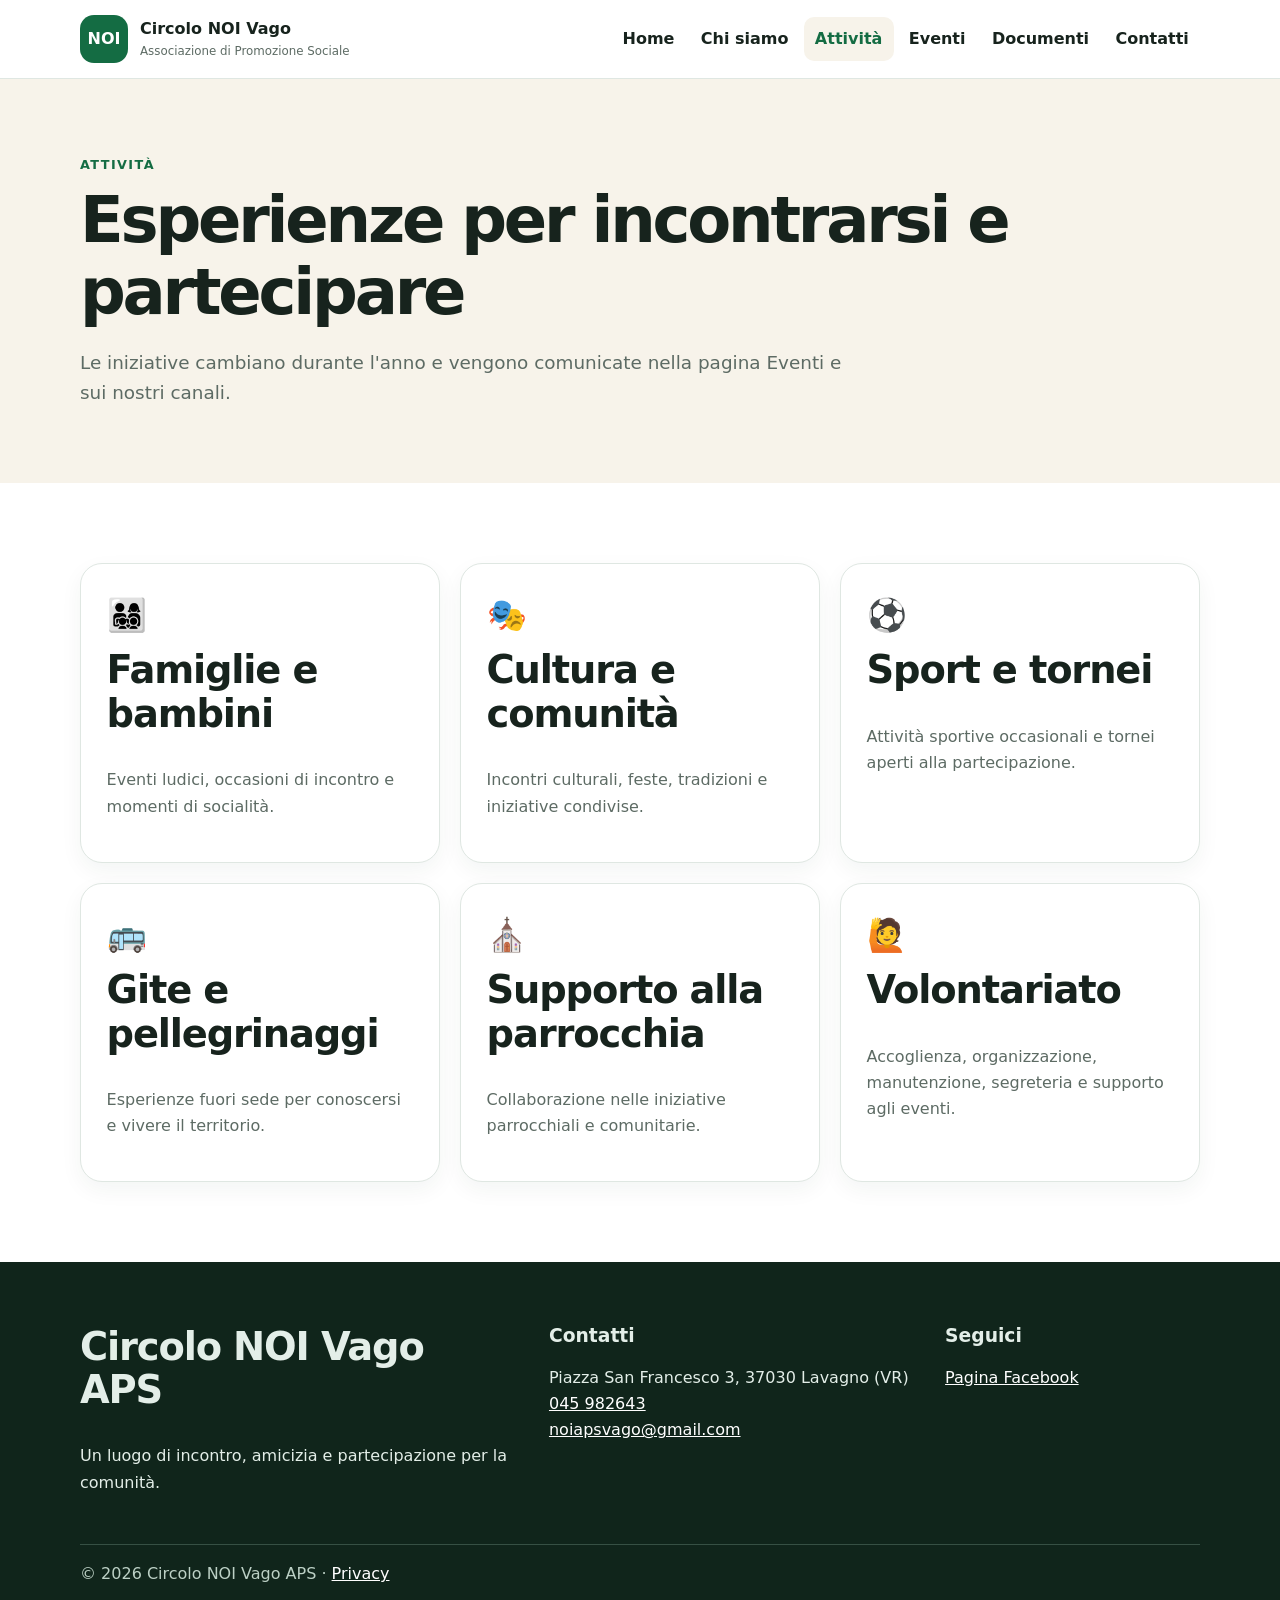
==== attivita.html @ 68a56e88 "Add files via upload" ====
<!doctype html>
<html lang="it"><head><meta charset="utf-8"><meta name="viewport" content="width=device-width,initial-scale=1">
<title>Attività | Circolo NOI Vago APS</title><meta name="description" content="Attività sociali, culturali e ricreative del Circolo NOI Vago APS."><meta name="theme-color" content="#146c43">
<link rel="stylesheet" href="css/style.css"><script defer src="js/script.js"></script></head>
<body class=""><a class="skip-link" href="#contenuto">Vai al contenuto</a>
<header class="site-header">
  <div class="container nav-wrap">
    <a class="brand" href="index.html" aria-label="Circolo NOI Vago APS - Home">
      <span class="brand-mark" aria-hidden="true">NOI</span>
      <span><strong>Circolo NOI Vago</strong><small>Associazione di Promozione Sociale</small></span>
    </a>
    <button class="nav-toggle" type="button" aria-expanded="false" aria-controls="main-nav" aria-label="Apri menu">☰</button>
    <nav id="main-nav" class="main-nav" aria-label="Navigazione principale">
      <a href="index.html">Home</a><a href="chi-siamo.html">Chi siamo</a><a href="attivita.html">Attività</a><a href="eventi.html">Eventi</a><a href="documenti.html">Documenti</a><a href="contatti.html">Contatti</a>
    </nav>
  </div>
</header>
<main id="contenuto"><section class="page-hero"><div class="container"><span class="eyebrow">Attività</span><h1>Esperienze per incontrarsi e partecipare</h1><p>Le iniziative cambiano durante l'anno e vengono comunicate nella pagina Eventi e sui nostri canali.</p></div></section><section class="section"><div class="container cards activity-grid"><article class="card"><div class="icon">👨‍👩‍👧‍👦</div><h2>Famiglie e bambini</h2><p>Eventi ludici, occasioni di incontro e momenti di socialità.</p></article><article class="card"><div class="icon">🎭</div><h2>Cultura e comunità</h2><p>Incontri culturali, feste, tradizioni e iniziative condivise.</p></article><article class="card"><div class="icon">⚽</div><h2>Sport e tornei</h2><p>Attività sportive occasionali e tornei aperti alla partecipazione.</p></article><article class="card"><div class="icon">🚌</div><h2>Gite e pellegrinaggi</h2><p>Esperienze fuori sede per conoscersi e vivere il territorio.</p></article><article class="card"><div class="icon">⛪</div><h2>Supporto alla parrocchia</h2><p>Collaborazione nelle iniziative parrocchiali e comunitarie.</p></article><article class="card"><div class="icon">🙋</div><h2>Volontariato</h2><p>Accoglienza, organizzazione, manutenzione, segreteria e supporto agli eventi.</p></article></div></section></main>
<footer class="site-footer">
  <div class="container footer-grid">
    <div><h2>Circolo NOI Vago APS</h2><p>Un luogo di incontro, amicizia e partecipazione per la comunità.</p></div>
    <div><h3>Contatti</h3><p>Piazza San Francesco 3, 37030 Lavagno (VR)<br><a href="tel:+39045982643">045 982643</a><br><a href="mailto:noiapsvago@gmail.com">noiapsvago@gmail.com</a></p></div>
    <div><h3>Seguici</h3><p><a href="https://it-it.facebook.com/Circolo-NOI-Vago-APS" target="_blank" rel="noopener">Pagina Facebook</a></p></div>
  </div>
  <div class="container footer-bottom">© <span id="year"></span> Circolo NOI Vago APS · <a href="privacy.html">Privacy</a></div>
</footer></body></html>
---- css/style.css ----
:root{--green:#146c43;--green-dark:#0d4d30;--cream:#f7f3ea;--yellow:#f6c344;--ink:#17231d;--muted:#5d6b64;--white:#fff;--line:#dfe7e2;--shadow:0 18px 40px rgba(20,63,43,.10);--radius:22px}*{box-sizing:border-box}html{scroll-behavior:smooth}body{margin:0;font-family:system-ui,-apple-system,"Segoe UI",sans-serif;color:var(--ink);background:#fff;line-height:1.65}a{color:var(--green-dark)}img{max-width:100%}.container{width:min(1120px,calc(100% - 2rem));margin-inline:auto}.skip-link{position:absolute;left:-9999px}.skip-link:focus{left:1rem;top:1rem;background:#fff;padding:.7rem 1rem;z-index:999}.site-header{position:sticky;top:0;z-index:20;background:rgba(255,255,255,.95);border-bottom:1px solid var(--line);backdrop-filter:blur(12px)}.nav-wrap{min-height:78px;display:flex;align-items:center;justify-content:space-between;gap:1rem}.brand{display:flex;align-items:center;gap:.75rem;text-decoration:none;color:var(--ink)}.brand-mark{display:grid;place-items:center;width:48px;height:48px;border-radius:14px;background:var(--green);color:#fff;font-weight:900}.brand small{display:block;color:var(--muted);font-size:.74rem}.main-nav{display:flex;gap:.25rem}.main-nav a{text-decoration:none;color:var(--ink);font-weight:700;padding:.55rem .7rem;border-radius:10px}.main-nav a:hover,.main-nav a.active{background:var(--cream);color:var(--green)}.nav-toggle{display:none;border:0;background:var(--cream);font-size:1.5rem;border-radius:12px;padding:.45rem .7rem}.hero{background:linear-gradient(135deg,#eef8f1,#fff8df);padding:5.8rem 0}.hero-grid,.split,.contact-grid{display:grid;grid-template-columns:1.2fr .8fr;gap:3rem;align-items:center}.eyebrow{text-transform:uppercase;letter-spacing:.11em;font-weight:850;color:var(--green);font-size:.8rem}.eyebrow.light{color:#ffebad}h1,h2,h3{line-height:1.13;margin-top:.4rem}h1{font-size:clamp(2.5rem,6vw,5.1rem);letter-spacing:-.05em;margin-bottom:1.2rem}.page-hero h1{font-size:clamp(2.4rem,5vw,4.4rem)}h2{font-size:clamp(1.7rem,3vw,2.6rem);letter-spacing:-.03em}.hero p,.page-hero p,.section-head p{font-size:1.15rem;color:var(--muted);max-width:66ch}.actions{display:flex;gap:.8rem;flex-wrap:wrap;margin-top:2rem}.btn{display:inline-flex;align-items:center;justify-content:center;padding:.85rem 1.1rem;border-radius:13px;font-weight:800;text-decoration:none;border:2px solid transparent;cursor:pointer;font:inherit}.btn.primary{background:var(--green);color:#fff}.btn.secondary{border-color:var(--green);color:var(--green);background:#fff}.btn.light-btn{background:#fff;color:var(--green-dark)}.hero-card{min-height:350px;border-radius:40px;background:radial-gradient(circle at 68% 22%,#ffdd70 0 11%,transparent 12%),linear-gradient(145deg,#177a4c,#0b4c2f);color:#fff;display:grid;place-content:center;text-align:center;box-shadow:var(--shadow);transform:rotate(2deg)}.hero-card span{font-size:6rem;font-weight:950;line-height:1}.hero-card p{color:#dff5e8}.section{padding:5rem 0}.section.soft{background:var(--cream)}.section-head{text-align:center;margin-bottom:2.4rem}.section-head p{margin-inline:auto}.cards{display:grid;grid-template-columns:repeat(3,1fr);gap:1.25rem}.card{background:#fff;border:1px solid var(--line);border-radius:var(--radius);padding:1.6rem;box-shadow:0 8px 22px rgba(20,63,43,.05)}.card .icon{font-size:2rem}.card p{color:var(--muted)}.quote{background:#fff;border-radius:var(--radius);padding:2rem;box-shadow:var(--shadow)}blockquote{font-size:1.55rem;line-height:1.35;margin:0 0 1rem}.cta{background:var(--green-dark);color:#fff;border-radius:32px;padding:2.4rem;display:flex;align-items:center;justify-content:space-between;gap:2rem}.cta p{color:#dcece4}.page-hero{padding:4.5rem 0 3.5rem;background:var(--cream)}.prose{max-width:820px}.prose p{color:#46544d;font-size:1.05rem}.values{display:grid;grid-template-columns:repeat(2,1fr);gap:1rem;margin:2rem 0 3rem}.values div{padding:1.35rem;border-left:5px solid var(--yellow);background:var(--cream);border-radius:0 14px 14px 0}.values strong,.values span{display:block}.values span{color:var(--muted)}.activity-grid{grid-template-columns:repeat(3,1fr)}.event-tools{display:flex;gap:1rem;align-items:center;margin-bottom:1.5rem}.event-tools select{padding:.7rem;border:1px solid var(--line);border-radius:10px}.event-list{display:grid;gap:1rem}.event{display:grid;grid-template-columns:130px 1fr auto;gap:1.3rem;align-items:center;padding:1.3rem;border:1px solid var(--line);border-radius:18px}.event-date{background:var(--cream);border-radius:14px;padding:1rem;text-align:center;font-weight:850}.event h2{font-size:1.35rem}.tag{background:#e5f4eb;color:var(--green-dark);padding:.35rem .65rem;border-radius:99px;font-size:.8rem;font-weight:800}.document-list{display:grid;gap:1rem}.document-list article{display:flex;align-items:center;justify-content:space-between;gap:1rem;padding:1.4rem;border:1px solid var(--line);border-radius:18px}.document-list h2{font-size:1.3rem}.file-badge{font-size:.72rem;background:#b3261e;color:#fff;padding:.25rem .5rem;border-radius:5px}.contact-grid{align-items:start}.contact-panel{background:var(--green-dark);color:#fff;border-radius:var(--radius);padding:2rem}.contact-panel a{color:#fff}.contact-form{border:1px solid var(--line);border-radius:var(--radius);padding:2rem}.field{display:grid;gap:.35rem;margin-bottom:1rem}.field input,.field textarea{width:100%;padding:.8rem;border:1px solid #b4c1ba;border-radius:10px;font:inherit}.field input:focus,.field textarea:focus{outline:3px solid rgba(20,108,67,.2);border-color:var(--green)}.check{display:flex;gap:.6rem;font-size:.9rem;margin:1rem 0}.form-status{color:var(--green-dark);font-weight:700}.notice{background:#fff4ce;border-left:5px solid #d39e00;padding:1rem;border-radius:0 12px 12px 0}.site-footer{background:#10251b;color:#e3eee8;padding:3.5rem 0 1rem}.footer-grid{display:grid;grid-template-columns:1.2fr 1fr .7fr;gap:2rem}.site-footer a{color:#fff}.footer-bottom{border-top:1px solid #365044;margin-top:2rem;padding-top:1rem;color:#bcd0c5}@media(max-width:820px){.nav-toggle{display:block}.main-nav{display:none;position:absolute;top:72px;left:1rem;right:1rem;background:white;border:1px solid var(--line);border-radius:16px;padding:.7rem;box-shadow:var(--shadow);flex-direction:column}.main-nav.open{display:flex}.hero-grid,.split,.contact-grid{grid-template-columns:1fr}.cards,.activity-grid{grid-template-columns:1fr 1fr}.hero{padding:3.5rem 0}.hero-card{min-height:260px}.event{grid-template-columns:100px 1fr}.event .tag{grid-column:2}.cta{align-items:flex-start;flex-direction:column}}@media(max-width:560px){.brand small{display:none}.cards,.activity-grid,.values,.footer-grid{grid-template-columns:1fr}.event{grid-template-columns:1fr}.event .tag{grid-column:auto;justify-self:start}.document-list article{align-items:flex-start;flex-direction:column}h1{font-size:2.65rem}.section{padding:3.5rem 0}}@media(prefers-reduced-motion:reduce){html{scroll-behavior:auto}*{animation:none!important;transition:none!important}}
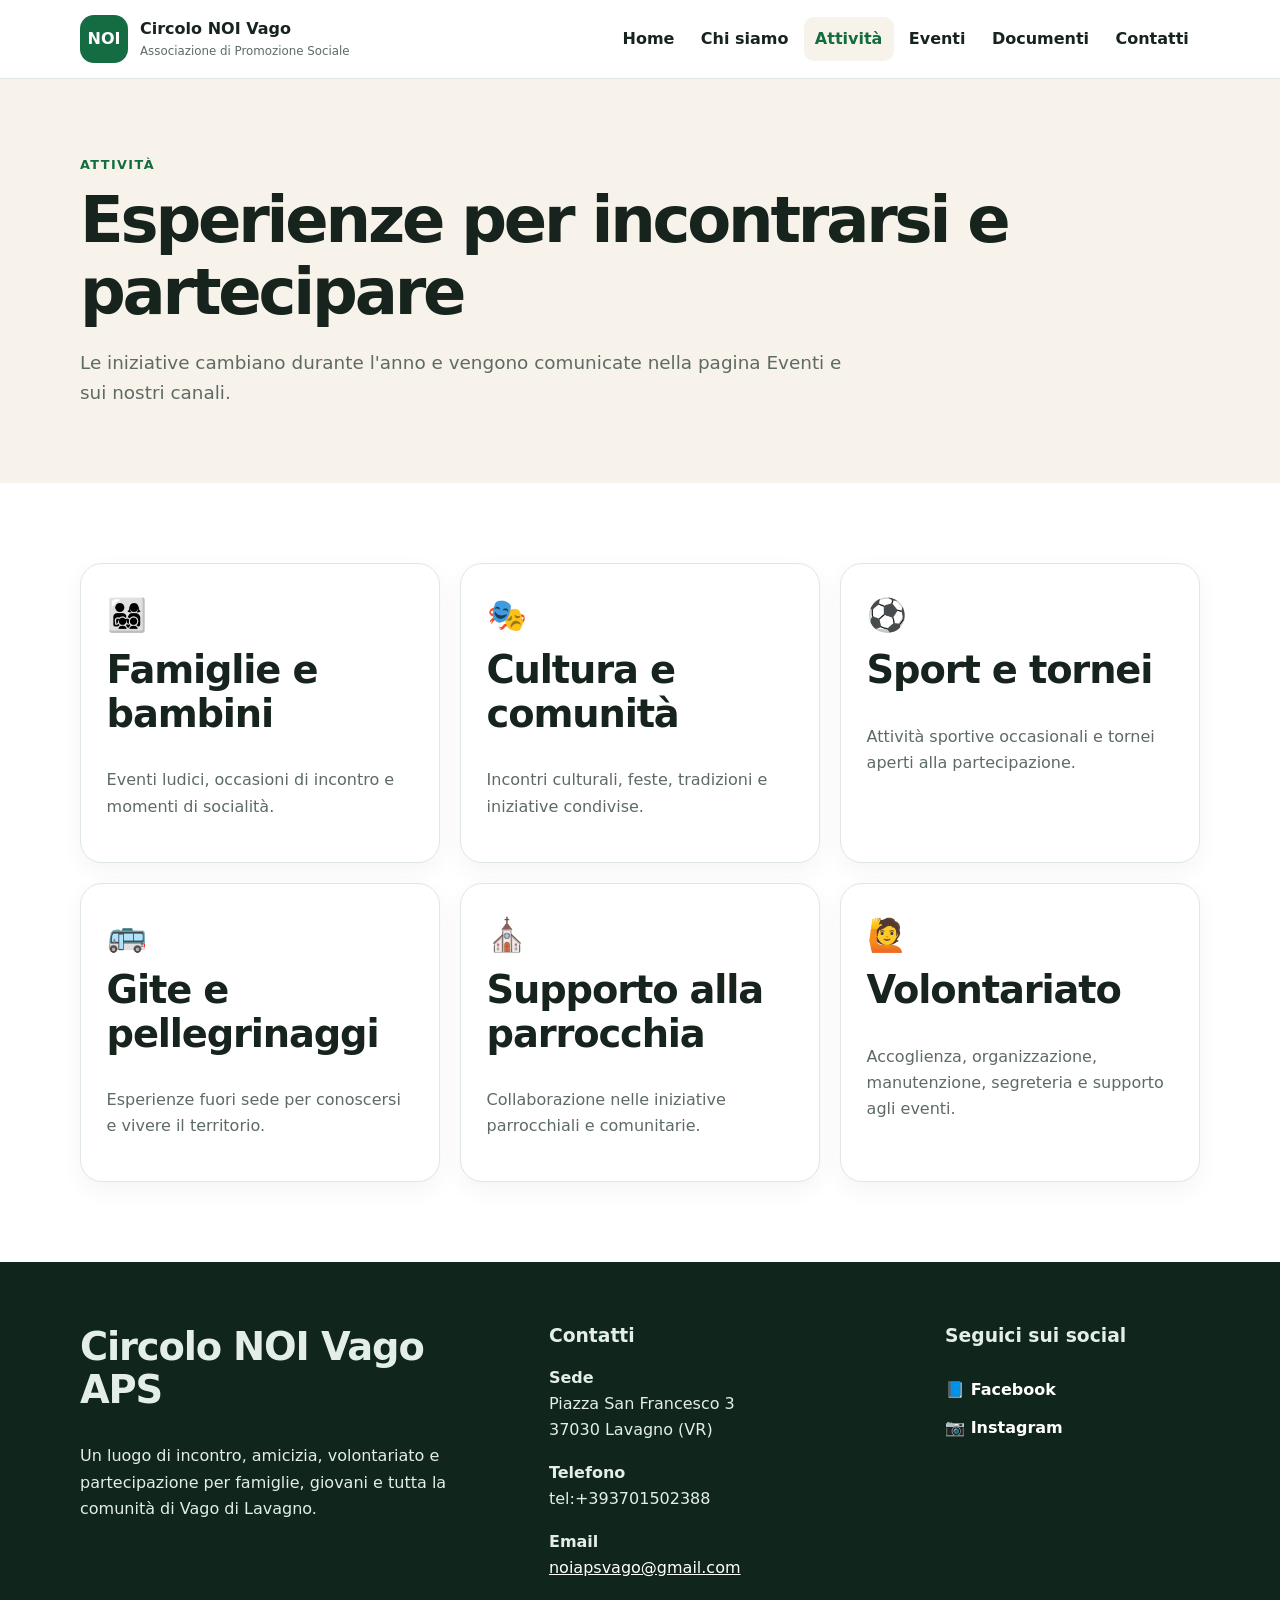
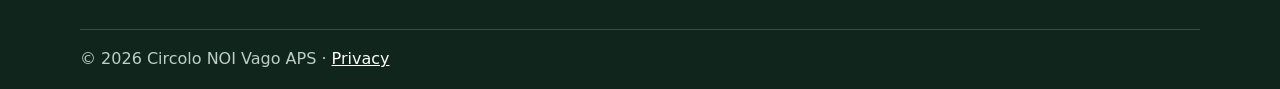
==== commit de5a1aae: "Update attivita.html" ====
--- a/attivita.html
+++ b/attivita.html
@@ -16,11 +16,53 @@
   </div>
 </header>
 <main id="contenuto"><section class="page-hero"><div class="container"><span class="eyebrow">Attività</span><h1>Esperienze per incontrarsi e partecipare</h1><p>Le iniziative cambiano durante l'anno e vengono comunicate nella pagina Eventi e sui nostri canali.</p></div></section><section class="section"><div class="container cards activity-grid"><article class="card"><div class="icon">👨‍👩‍👧‍👦</div><h2>Famiglie e bambini</h2><p>Eventi ludici, occasioni di incontro e momenti di socialità.</p></article><article class="card"><div class="icon">🎭</div><h2>Cultura e comunità</h2><p>Incontri culturali, feste, tradizioni e iniziative condivise.</p></article><article class="card"><div class="icon">⚽</div><h2>Sport e tornei</h2><p>Attività sportive occasionali e tornei aperti alla partecipazione.</p></article><article class="card"><div class="icon">🚌</div><h2>Gite e pellegrinaggi</h2><p>Esperienze fuori sede per conoscersi e vivere il territorio.</p></article><article class="card"><div class="icon">⛪</div><h2>Supporto alla parrocchia</h2><p>Collaborazione nelle iniziative parrocchiali e comunitarie.</p></article><article class="card"><div class="icon">🙋</div><h2>Volontariato</h2><p>Accoglienza, organizzazione, manutenzione, segreteria e supporto agli eventi.</p></article></div></section></main>
+
 <footer class="site-footer">
-  <div class="container footer-grid">
-    <div><h2>Circolo NOI Vago APS</h2><p>Un luogo di incontro, amicizia e partecipazione per la comunità.</p></div>
-    <div><h3>Contatti</h3><p>Piazza San Francesco 3, 37030 Lavagno (VR)<br><a href="tel:+39045982643">045 982643</a><br><a href="mailto:noiapsvago@gmail.com">noiapsvago@gmail.com</a></p></div>
-    <div><h3>Seguici</h3><p><a href="https://it-it.facebook.com/Circolo-NOI-Vago-APS" target="_blank" rel="noopener">Pagina Facebook</a></p></div>
-  </div>
-  <div class="container footer-bottom">© <span id="year"></span> Circolo NOI Vago APS · <a href="privacy.html">Privacy</a></div>
-</footer></body></html>+    <div class="container footer-grid">
+        <div>
+            <h2>Circolo NOI Vago APS</h2>
+            <p> Un luogo di incontro, amicizia, volontariato e partecipazione per famiglie, giovani e tutta la comunità di Vago di Lavagno.
+            </p>
+        </div>
+        <div>
+            <h3>Contatti</h3>
+            <p>
+                <strong>Sede</strong><br>
+                Piazza San Francesco 3<br>
+                37030 Lavagno (VR)
+            </p>
+            <p>
+                <strong>Telefono</strong><br>
+                tel:+393701502388
+                </a>
+            </p>
+            <p>
+                <strong>Email</strong><br>
+                <a href="mailto:noiapsvago@gmail.com">
+                    noiapsvago@gmail.com
+                </a>
+            </p>
+        </div>
+        <div class="social-footer">
+            <h3>Seguici sui social</h3>
+            <a href="https://www.facebook.com/CircoloNOIVago/?locale=it_IT"
+               target="_blank"
+               rel="noopener noreferrer"
+               class="social-link">
+                📘 Facebook
+            </a>
+            <a href="https://www.instagram.com/circolonoi_vago/"
+               target="_blank"
+               rel="noopener noreferrer"
+               class="social-link">
+                📷 Instagram
+            </a>
+        </div>
+    </div>
+   <div class="container footer-bottom">
+        © <span id="year"></span> Circolo NOI Vago APS ·
+        <a href="privacy.html">Privacy</a>
+    </div>
+</footer>  
+
+</body></html>
--- a/css/style.css
+++ b/css/style.css
@@ -1 +1,39 @@
-:root{--green:#146c43;--green-dark:#0d4d30;--cream:#f7f3ea;--yellow:#f6c344;--ink:#17231d;--muted:#5d6b64;--white:#fff;--line:#dfe7e2;--shadow:0 18px 40px rgba(20,63,43,.10);--radius:22px}*{box-sizing:border-box}html{scroll-behavior:smooth}body{margin:0;font-family:system-ui,-apple-system,"Segoe UI",sans-serif;color:var(--ink);background:#fff;line-height:1.65}a{color:var(--green-dark)}img{max-width:100%}.container{width:min(1120px,calc(100% - 2rem));margin-inline:auto}.skip-link{position:absolute;left:-9999px}.skip-link:focus{left:1rem;top:1rem;background:#fff;padding:.7rem 1rem;z-index:999}.site-header{position:sticky;top:0;z-index:20;background:rgba(255,255,255,.95);border-bottom:1px solid var(--line);backdrop-filter:blur(12px)}.nav-wrap{min-height:78px;display:flex;align-items:center;justify-content:space-between;gap:1rem}.brand{display:flex;align-items:center;gap:.75rem;text-decoration:none;color:var(--ink)}.brand-mark{display:grid;place-items:center;width:48px;height:48px;border-radius:14px;background:var(--green);color:#fff;font-weight:900}.brand small{display:block;color:var(--muted);font-size:.74rem}.main-nav{display:flex;gap:.25rem}.main-nav a{text-decoration:none;color:var(--ink);font-weight:700;padding:.55rem .7rem;border-radius:10px}.main-nav a:hover,.main-nav a.active{background:var(--cream);color:var(--green)}.nav-toggle{display:none;border:0;background:var(--cream);font-size:1.5rem;border-radius:12px;padding:.45rem .7rem}.hero{background:linear-gradient(135deg,#eef8f1,#fff8df);padding:5.8rem 0}.hero-grid,.split,.contact-grid{display:grid;grid-template-columns:1.2fr .8fr;gap:3rem;align-items:center}.eyebrow{text-transform:uppercase;letter-spacing:.11em;font-weight:850;color:var(--green);font-size:.8rem}.eyebrow.light{color:#ffebad}h1,h2,h3{line-height:1.13;margin-top:.4rem}h1{font-size:clamp(2.5rem,6vw,5.1rem);letter-spacing:-.05em;margin-bottom:1.2rem}.page-hero h1{font-size:clamp(2.4rem,5vw,4.4rem)}h2{font-size:clamp(1.7rem,3vw,2.6rem);letter-spacing:-.03em}.hero p,.page-hero p,.section-head p{font-size:1.15rem;color:var(--muted);max-width:66ch}.actions{display:flex;gap:.8rem;flex-wrap:wrap;margin-top:2rem}.btn{display:inline-flex;align-items:center;justify-content:center;padding:.85rem 1.1rem;border-radius:13px;font-weight:800;text-decoration:none;border:2px solid transparent;cursor:pointer;font:inherit}.btn.primary{background:var(--green);color:#fff}.btn.secondary{border-color:var(--green);color:var(--green);background:#fff}.btn.light-btn{background:#fff;color:var(--green-dark)}.hero-card{min-height:350px;border-radius:40px;background:radial-gradient(circle at 68% 22%,#ffdd70 0 11%,transparent 12%),linear-gradient(145deg,#177a4c,#0b4c2f);color:#fff;display:grid;place-content:center;text-align:center;box-shadow:var(--shadow);transform:rotate(2deg)}.hero-card span{font-size:6rem;font-weight:950;line-height:1}.hero-card p{color:#dff5e8}.section{padding:5rem 0}.section.soft{background:var(--cream)}.section-head{text-align:center;margin-bottom:2.4rem}.section-head p{margin-inline:auto}.cards{display:grid;grid-template-columns:repeat(3,1fr);gap:1.25rem}.card{background:#fff;border:1px solid var(--line);border-radius:var(--radius);padding:1.6rem;box-shadow:0 8px 22px rgba(20,63,43,.05)}.card .icon{font-size:2rem}.card p{color:var(--muted)}.quote{background:#fff;border-radius:var(--radius);padding:2rem;box-shadow:var(--shadow)}blockquote{font-size:1.55rem;line-height:1.35;margin:0 0 1rem}.cta{background:var(--green-dark);color:#fff;border-radius:32px;padding:2.4rem;display:flex;align-items:center;justify-content:space-between;gap:2rem}.cta p{color:#dcece4}.page-hero{padding:4.5rem 0 3.5rem;background:var(--cream)}.prose{max-width:820px}.prose p{color:#46544d;font-size:1.05rem}.values{display:grid;grid-template-columns:repeat(2,1fr);gap:1rem;margin:2rem 0 3rem}.values div{padding:1.35rem;border-left:5px solid var(--yellow);background:var(--cream);border-radius:0 14px 14px 0}.values strong,.values span{display:block}.values span{color:var(--muted)}.activity-grid{grid-template-columns:repeat(3,1fr)}.event-tools{display:flex;gap:1rem;align-items:center;margin-bottom:1.5rem}.event-tools select{padding:.7rem;border:1px solid var(--line);border-radius:10px}.event-list{display:grid;gap:1rem}.event{display:grid;grid-template-columns:130px 1fr auto;gap:1.3rem;align-items:center;padding:1.3rem;border:1px solid var(--line);border-radius:18px}.event-date{background:var(--cream);border-radius:14px;padding:1rem;text-align:center;font-weight:850}.event h2{font-size:1.35rem}.tag{background:#e5f4eb;color:var(--green-dark);padding:.35rem .65rem;border-radius:99px;font-size:.8rem;font-weight:800}.document-list{display:grid;gap:1rem}.document-list article{display:flex;align-items:center;justify-content:space-between;gap:1rem;padding:1.4rem;border:1px solid var(--line);border-radius:18px}.document-list h2{font-size:1.3rem}.file-badge{font-size:.72rem;background:#b3261e;color:#fff;padding:.25rem .5rem;border-radius:5px}.contact-grid{align-items:start}.contact-panel{background:var(--green-dark);color:#fff;border-radius:var(--radius);padding:2rem}.contact-panel a{color:#fff}.contact-form{border:1px solid var(--line);border-radius:var(--radius);padding:2rem}.field{display:grid;gap:.35rem;margin-bottom:1rem}.field input,.field textarea{width:100%;padding:.8rem;border:1px solid #b4c1ba;border-radius:10px;font:inherit}.field input:focus,.field textarea:focus{outline:3px solid rgba(20,108,67,.2);border-color:var(--green)}.check{display:flex;gap:.6rem;font-size:.9rem;margin:1rem 0}.form-status{color:var(--green-dark);font-weight:700}.notice{background:#fff4ce;border-left:5px solid #d39e00;padding:1rem;border-radius:0 12px 12px 0}.site-footer{background:#10251b;color:#e3eee8;padding:3.5rem 0 1rem}.footer-grid{display:grid;grid-template-columns:1.2fr 1fr .7fr;gap:2rem}.site-footer a{color:#fff}.footer-bottom{border-top:1px solid #365044;margin-top:2rem;padding-top:1rem;color:#bcd0c5}@media(max-width:820px){.nav-toggle{display:block}.main-nav{display:none;position:absolute;top:72px;left:1rem;right:1rem;background:white;border:1px solid var(--line);border-radius:16px;padding:.7rem;box-shadow:var(--shadow);flex-direction:column}.main-nav.open{display:flex}.hero-grid,.split,.contact-grid{grid-template-columns:1fr}.cards,.activity-grid{grid-template-columns:1fr 1fr}.hero{padding:3.5rem 0}.hero-card{min-height:260px}.event{grid-template-columns:100px 1fr}.event .tag{grid-column:2}.cta{align-items:flex-start;flex-direction:column}}@media(max-width:560px){.brand small{display:none}.cards,.activity-grid,.values,.footer-grid{grid-template-columns:1fr}.event{grid-template-columns:1fr}.event .tag{grid-column:auto;justify-self:start}.document-list article{align-items:flex-start;flex-direction:column}h1{font-size:2.65rem}.section{padding:3.5rem 0}}@media(prefers-reduced-motion:reduce){html{scroll-behavior:auto}*{animation:none!important;transition:none!important}}+:root{--green:#146c43;--green-dark:#0d4d30;--cream:#f7f3ea;--yellow:#f6c344;--ink:#17231d;--muted:#5d6b64;--white:#fff;--line:#dfe7e2;--shadow:0 18px 40px rgba(20,63,43,.10);--radius:22px}*{box-sizing:border-box}html{scroll-behavior:smooth}body{margin:0;font-family:system-ui,-apple-system,"Segoe UI",sans-serif;color:var(--ink);background:#fff;line-height:1.65}a{color:var(--green-dark)}img{max-width:100%}.container{width:min(1120px,calc(100% - 2rem));margin-inline:auto}.skip-link{position:absolute;left:-9999px}.skip-link:focus{left:1rem;top:1rem;background:#fff;padding:.7rem 1rem;z-index:999}.site-header{position:sticky;top:0;z-index:20;background:rgba(255,255,255,.95);border-bottom:1px solid var(--line);backdrop-filter:blur(12px)}.nav-wrap{min-height:78px;display:flex;align-items:center;justify-content:space-between;gap:1rem}.brand{display:flex;align-items:center;gap:.75rem;text-decoration:none;color:var(--ink)}.brand-mark{display:grid;place-items:center;width:48px;height:48px;border-radius:14px;background:var(--green);color:#fff;font-weight:900}.brand small{display:block;color:var(--muted);font-size:.74rem}.main-nav{display:flex;gap:.25rem}.main-nav a{text-decoration:none;color:var(--ink);font-weight:700;padding:.55rem .7rem;border-radius:10px}.main-nav a:hover,.main-nav a.active{background:var(--cream);color:var(--green)}.nav-toggle{display:none;border:0;background:var(--cream);font-size:1.5rem;border-radius:12px;padding:.45rem .7rem}.hero{background:linear-gradient(135deg,#eef8f1,#fff8df);padding:5.8rem 0}.hero-grid,.split,.contact-grid{display:grid;grid-template-columns:1.2fr .8fr;gap:3rem;align-items:center}.eyebrow{text-transform:uppercase;letter-spacing:.11em;font-weight:850;color:var(--green);font-size:.8rem}.eyebrow.light{color:#ffebad}h1,h2,h3{line-height:1.13;margin-top:.4rem}h1{font-size:clamp(2.5rem,6vw,5.1rem);letter-spacing:-.05em;margin-bottom:1.2rem}.page-hero h1{font-size:clamp(2.4rem,5vw,4.4rem)}h2{font-size:clamp(1.7rem,3vw,2.6rem);letter-spacing:-.03em}.hero p,.page-hero p,.section-head p{font-size:1.15rem;color:var(--muted);max-width:66ch}.actions{display:flex;gap:.8rem;flex-wrap:wrap;margin-top:2rem}.btn{display:inline-flex;align-items:center;justify-content:center;padding:.85rem 1.1rem;border-radius:13px;font-weight:800;text-decoration:none;border:2px solid transparent;cursor:pointer;font:inherit}.btn.primary{background:var(--green);color:#fff}.btn.secondary{border-color:var(--green);color:var(--green);background:#fff}.btn.light-btn{background:#fff;color:var(--green-dark)}.hero-card{min-height:350px;border-radius:40px;background:radial-gradient(circle at 68% 22%,#ffdd70 0 11%,transparent 12%),linear-gradient(145deg,#177a4c,#0b4c2f);color:#fff;display:grid;place-content:center;text-align:center;box-shadow:var(--shadow);transform:rotate(2deg)}.hero-card span{font-size:6rem;font-weight:950;line-height:1}.hero-card p{color:#dff5e8}.section{padding:5rem 0}.section.soft{background:var(--cream)}.section-head{text-align:center;margin-bottom:2.4rem}.section-head p{margin-inline:auto}.cards{display:grid;grid-template-columns:repeat(3,1fr);gap:1.25rem}.card{background:#fff;border:1px solid var(--line);border-radius:var(--radius);padding:1.6rem;box-shadow:0 8px 22px rgba(20,63,43,.05)}.card .icon{font-size:2rem}.card p{color:var(--muted)}.quote{background:#fff;border-radius:var(--radius);padding:2rem;box-shadow:var(--shadow)}blockquote{font-size:1.55rem;line-height:1.35;margin:0 0 1rem}.cta{background:var(--green-dark);color:#fff;border-radius:32px;padding:2.4rem;display:flex;align-items:center;justify-content:space-between;gap:2rem}.cta p{color:#dcece4}.page-hero{padding:4.5rem 0 3.5rem;background:var(--cream)}.prose{max-width:820px}.prose p{color:#46544d;font-size:1.05rem}.values{display:grid;grid-template-columns:repeat(2,1fr);gap:1rem;margin:2rem 0 3rem}.values div{padding:1.35rem;border-left:5px solid var(--yellow);background:var(--cream);border-radius:0 14px 14px 0}.values strong,.values span{display:block}.values span{color:var(--muted)}.activity-grid{grid-template-columns:repeat(3,1fr)}.event-tools{display:flex;gap:1rem;align-items:center;margin-bottom:1.5rem}.event-tools select{padding:.7rem;border:1px solid var(--line);border-radius:10px}.event-list{display:grid;gap:1rem}.event{display:grid;grid-template-columns:130px 1fr auto;gap:1.3rem;align-items:center;padding:1.3rem;border:1px solid var(--line);border-radius:18px}.event-date{background:var(--cream);border-radius:14px;padding:1rem;text-align:center;font-weight:850}.event h2{font-size:1.35rem}.tag{background:#e5f4eb;color:var(--green-dark);padding:.35rem .65rem;border-radius:99px;font-size:.8rem;font-weight:800}.document-list{display:grid;gap:1rem}.document-list article{display:flex;align-items:center;justify-content:space-between;gap:1rem;padding:1.4rem;border:1px solid var(--line);border-radius:18px}.document-list h2{font-size:1.3rem}.file-badge{font-size:.72rem;background:#b3261e;color:#fff;padding:.25rem .5rem;border-radius:5px}.contact-grid{align-items:start}.contact-panel{background:var(--green-dark);color:#fff;border-radius:var(--radius);padding:2rem}.contact-panel a{color:#fff}.contact-form{border:1px solid var(--line);border-radius:var(--radius);padding:2rem}.field{display:grid;gap:.35rem;margin-bottom:1rem}.field input,.field textarea{width:100%;padding:.8rem;border:1px solid #b4c1ba;border-radius:10px;font:inherit}.field input:focus,.field textarea:focus{outline:3px solid rgba(20,108,67,.2);border-color:var(--green)}.check{display:flex;gap:.6rem;font-size:.9rem;margin:1rem 0}.form-status{color:var(--green-dark);font-weight:700}.notice{background:#fff4ce;border-left:5px solid #d39e00;padding:1rem;border-radius:0 12px 12px 0}.site-footer{background:#10251b;color:#e3eee8;padding:3.5rem 0 1rem}.footer-grid{display:grid;grid-template-columns:1.2fr 1fr .7fr;gap:2rem}.site-footer a{color:#fff}.footer-bottom{border-top:1px solid #365044;margin-top:2rem;padding-top:1rem;color:#bcd0c5}@media(max-width:820px){.nav-toggle{display:block}.main-nav{display:none;position:absolute;top:72px;left:1rem;right:1rem;background:white;border:1px solid var(--line);border-radius:16px;padding:.7rem;box-shadow:var(--shadow);flex-direction:column}.main-nav.open{display:flex}.hero-grid,.split,.contact-grid{grid-template-columns:1fr}.cards,.activity-grid{grid-template-columns:1fr 1fr}.hero{padding:3.5rem 0}.hero-card{min-height:260px}.event{grid-template-columns:100px 1fr}.event .tag{grid-column:2}.cta{align-items:flex-start;flex-direction:column}}@media(max-width:560px){.brand small{display:none}.cards,.activity-grid,.values,.footer-grid{grid-template-columns:1fr}.event{grid-template-columns:1fr}.event .tag{grid-column:auto;justify-self:start}.document-list article{align-items:flex-start;flex-direction:column}h1{font-size:2.65rem}.section{padding:3.5rem 0}}@media(prefers-reduced-motion:reduce){html{scroll-behavior:auto}*{animation:none!important;transition:none!important}}
+.social-footer {
+    display: flex;
+    flex-direction: column;
+    gap: 12px;
+}
+
+.social-link {
+    display: inline-flex;
+    align-items: center;
+    gap: 10px;
+    text-decoration: none;
+    color: #ffffff;
+    font-weight: 600;
+    transition: all .2s ease;
+}
+
+.social-link:hover {
+    color: #f6c344;
+    transform: translateX(5px);
+}
+
+.social-links {
+    display: flex;
+    gap: 20px;
+    flex-wrap: wrap;
+    margin-top: 20px;
+}
+
+.social-links a {
+    text-decoration: none;
+    font-weight: 600;
+    color: #146c43;
+    transition: all .2s ease;
+}
+
+.social-links a:hover {
+    color: #0d4d30;
+}
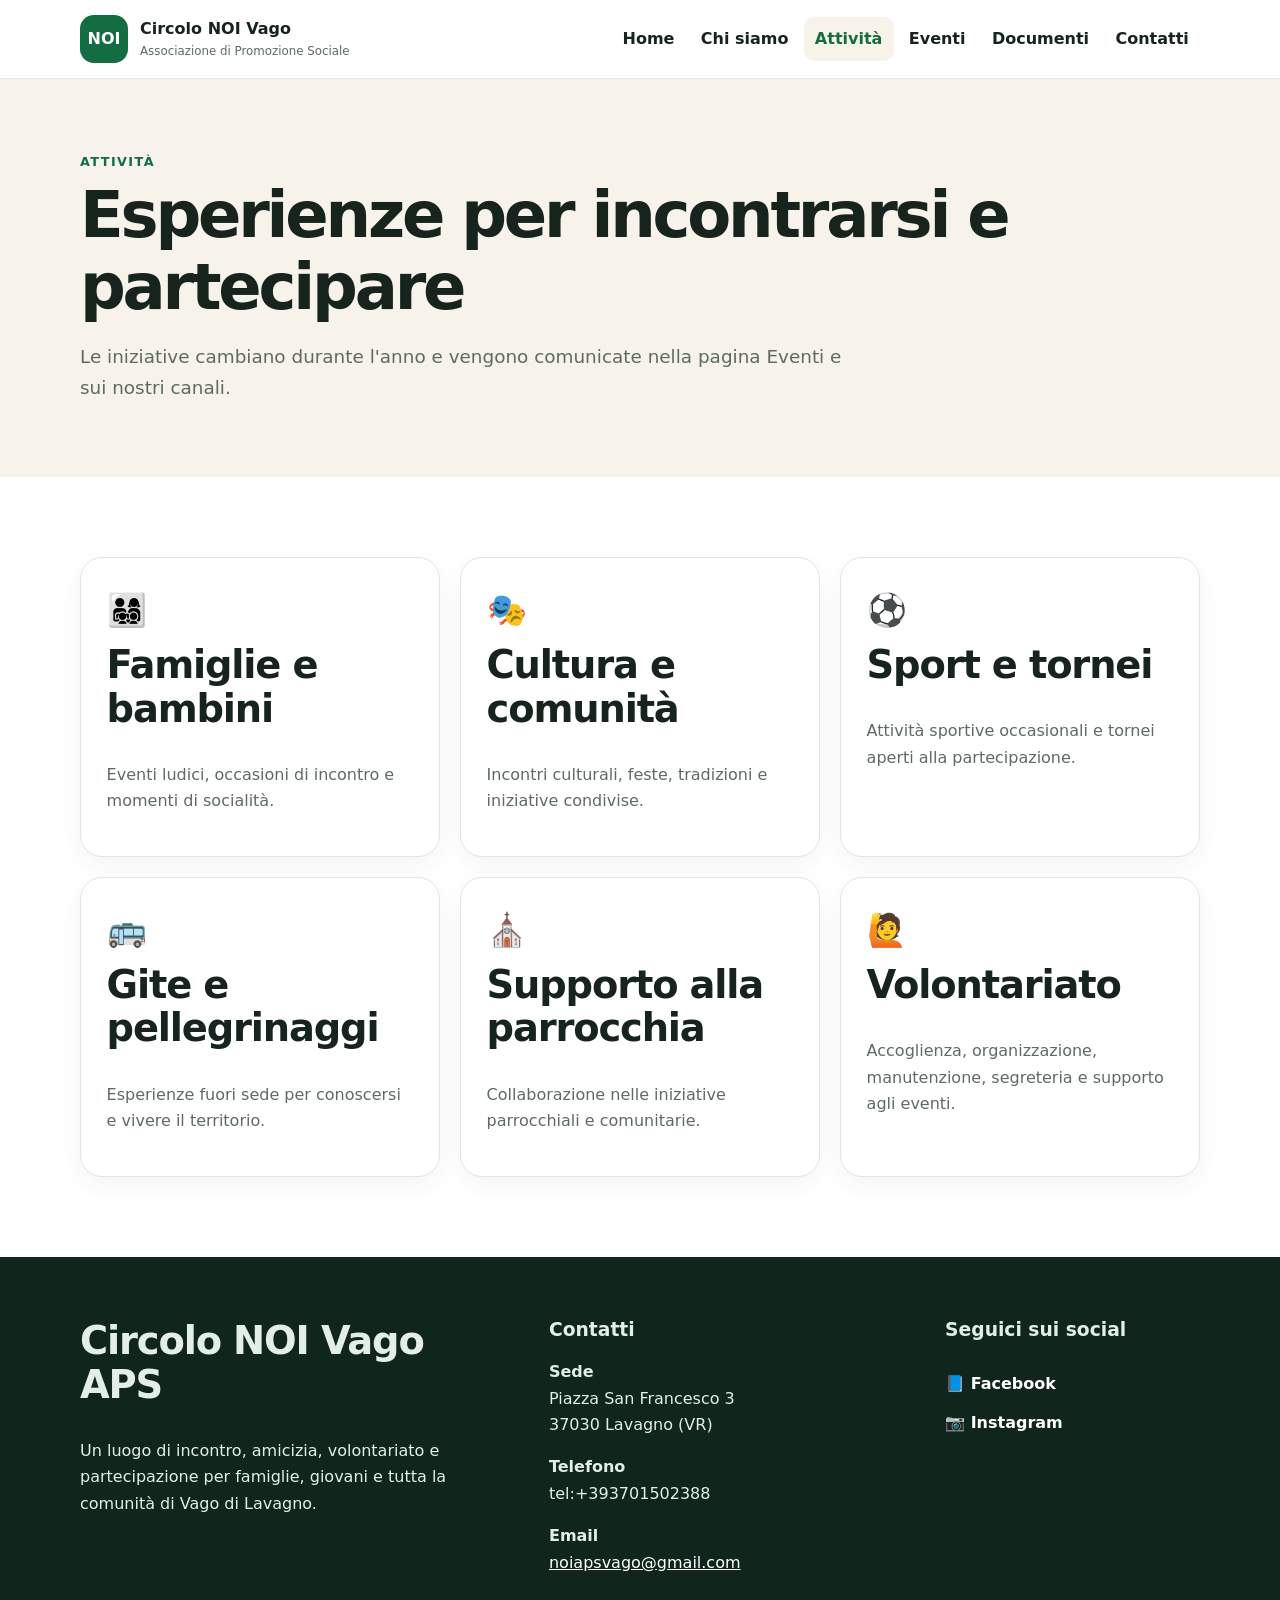
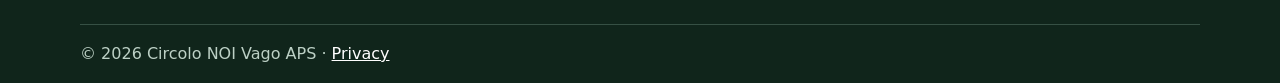
==== commit 05e6dcf5: "Update attivita.html" ====
--- a/attivita.html
+++ b/attivita.html
@@ -1,5 +1,3 @@
-<!doctype html>
-<html lang="it"><head><meta charset="utf-8"><meta name="viewport" content="width=device-width,initial-scale=1">
 <title>Attività | Circolo NOI Vago APS</title><meta name="description" content="Attività sociali, culturali e ricreative del Circolo NOI Vago APS."><meta name="theme-color" content="#146c43">
 <link rel="stylesheet" href="css/style.css"><script defer src="js/script.js"></script></head>
 <body class=""><a class="skip-link" href="#contenuto">Vai al contenuto</a>
@@ -63,6 +61,4 @@
         © <span id="year"></span> Circolo NOI Vago APS ·
         <a href="privacy.html">Privacy</a>
     </div>
-</footer>  
-
-</body></html>
+</footer></body></html>
